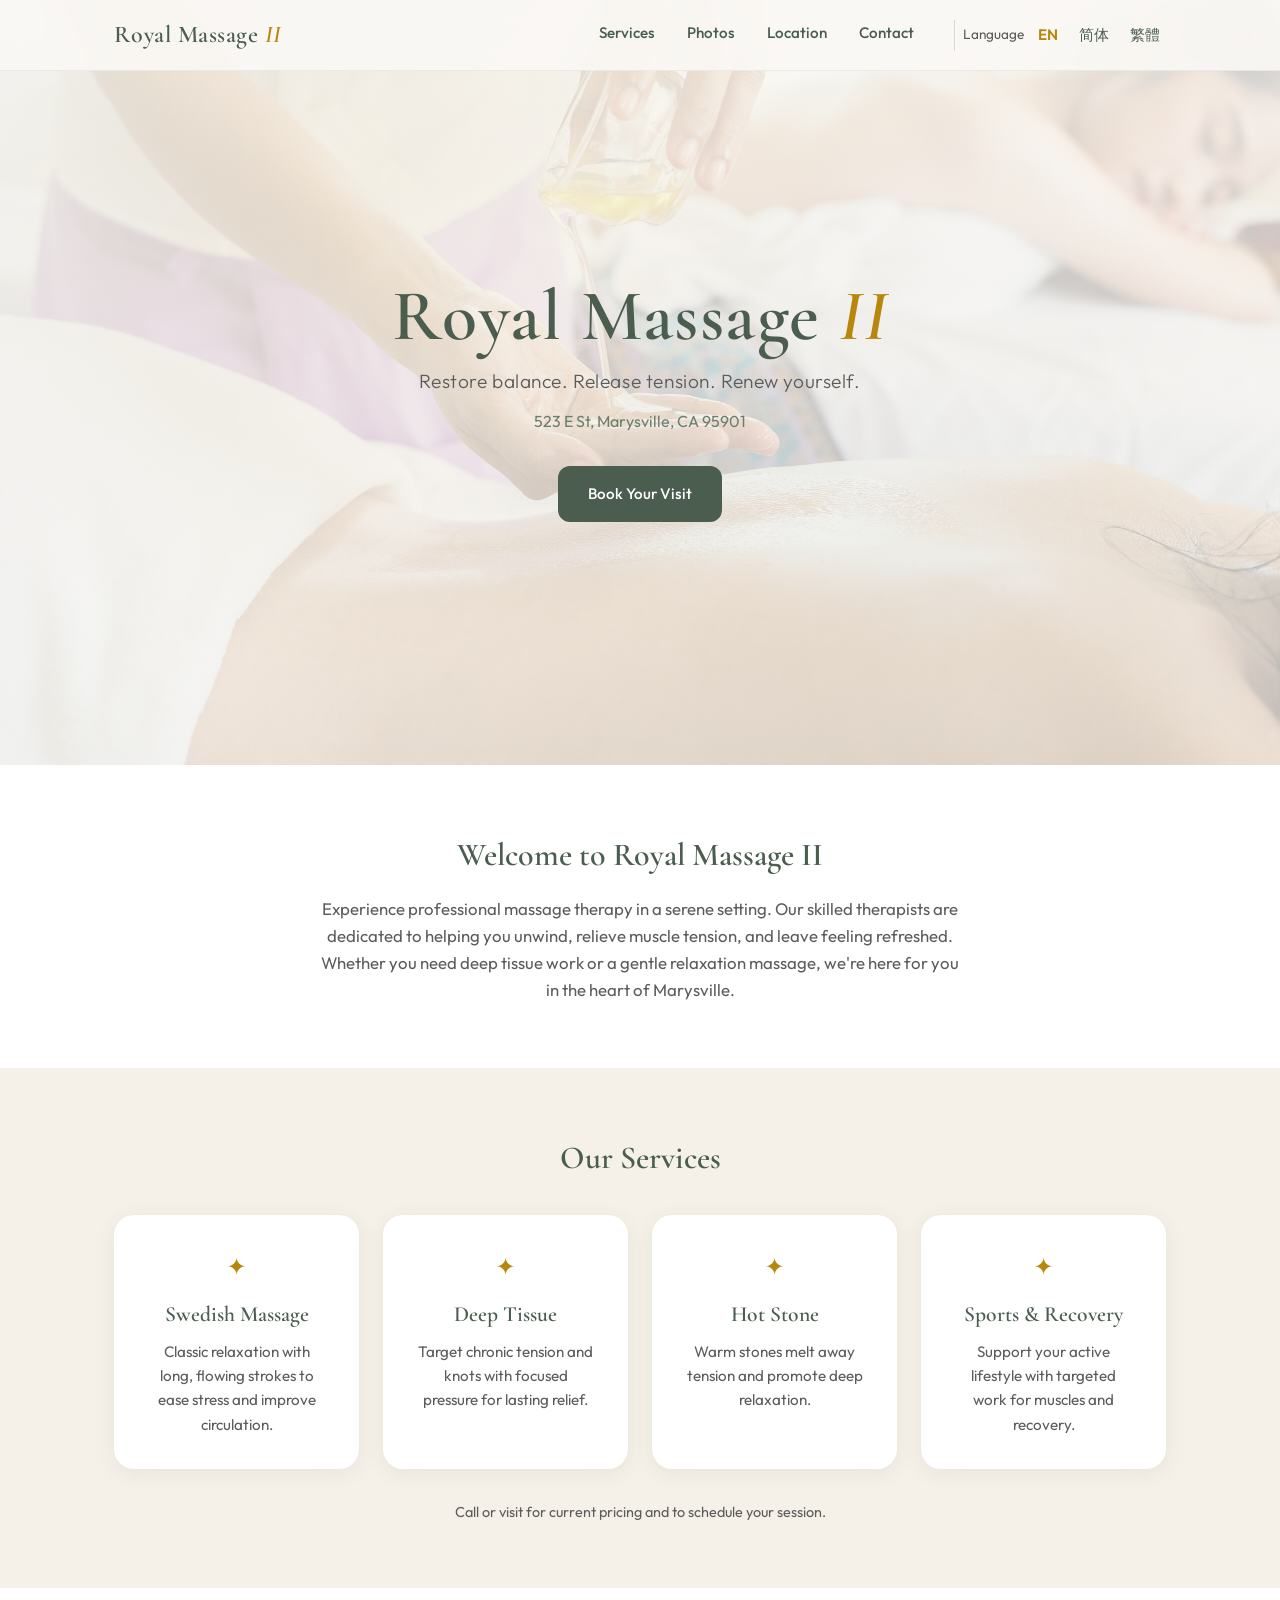
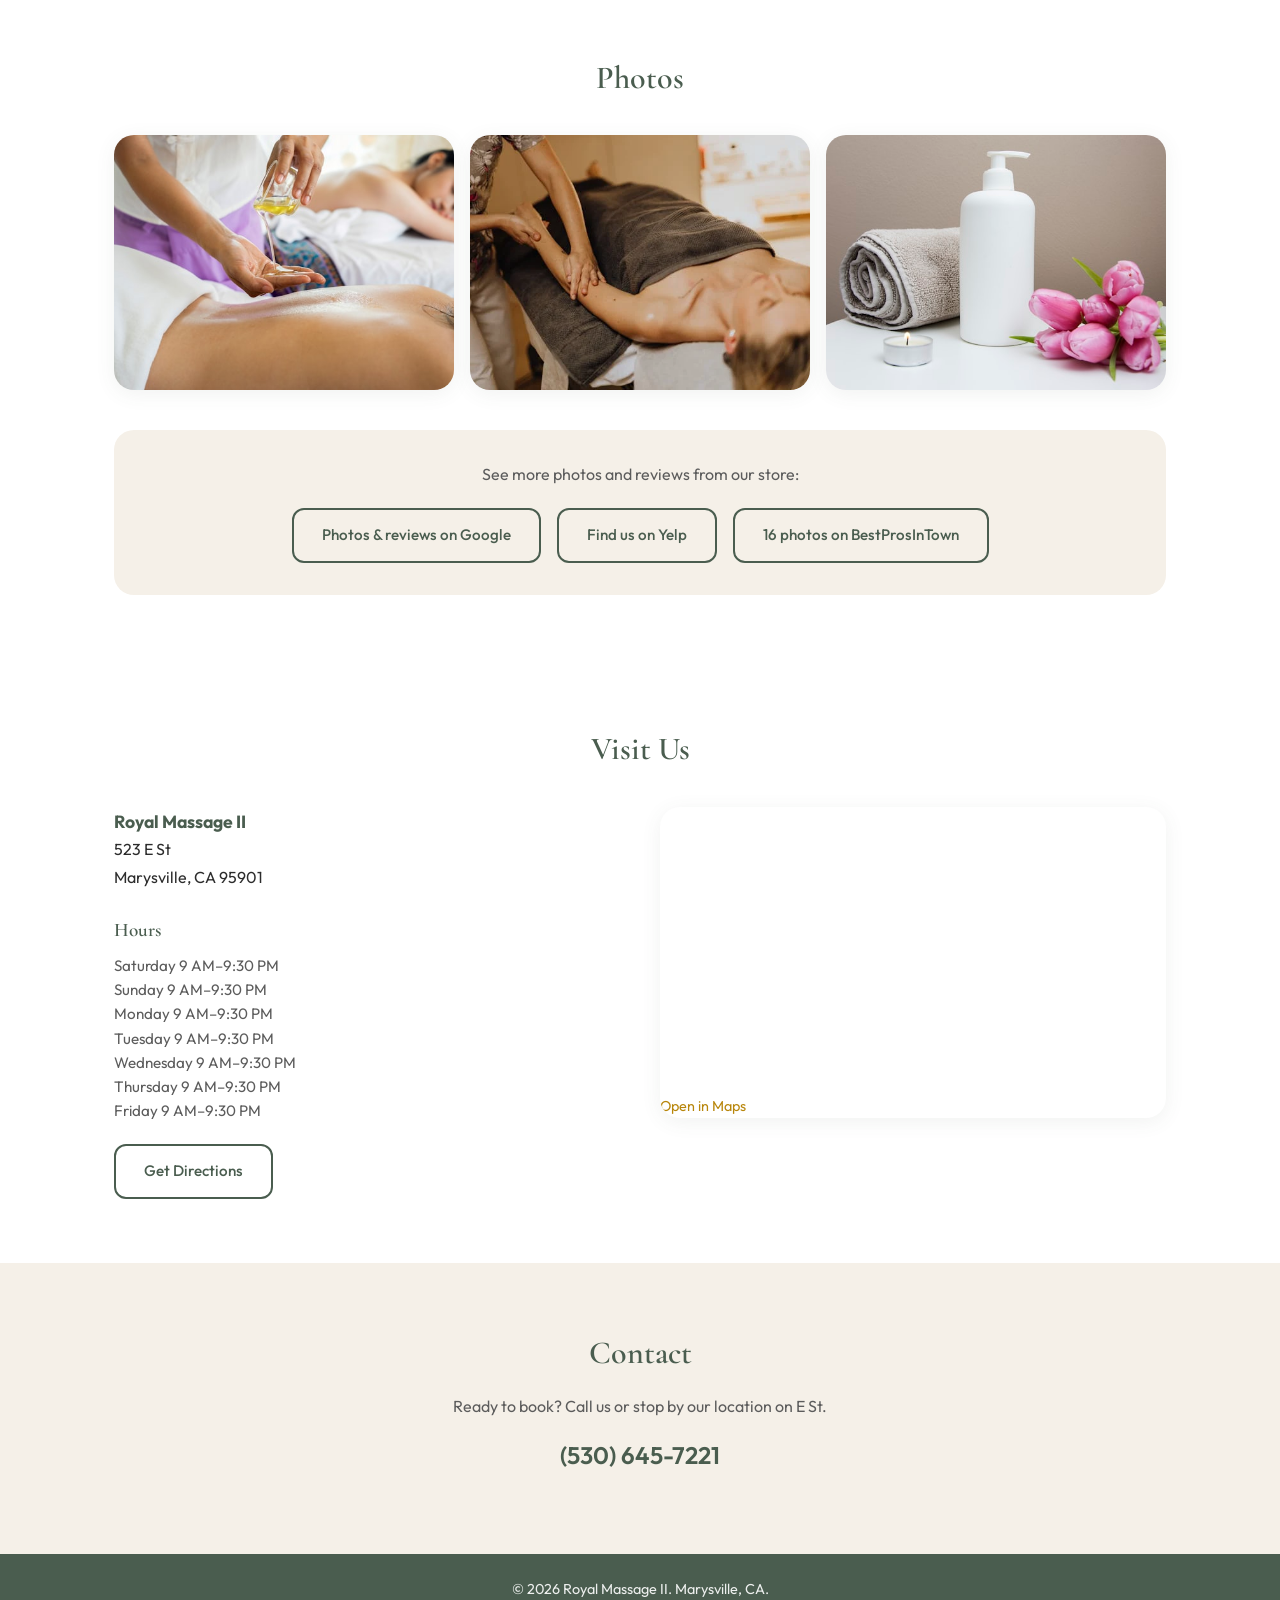
==== index.html @ e41c748b "Initial commit: Royal Massage II site for GitHub Pages Made-with: Cursor" ====
<!DOCTYPE html>
<html lang="en" id="html-lang">
<head>
  <meta charset="UTF-8" />
  <meta name="viewport" content="width=device-width, initial-scale=1.0" />
  <title>Royal Massage II | Marysville, CA</title>
  <meta name="description" content="Professional massage therapy in Marysville, CA. Swedish, deep tissue, hot stone &amp; sports massage at Royal Massage II, 523 E St. Book (530) 645-7221." />
  <meta name="keywords" content="massage Marysville CA, Royal Massage II, Swedish massage, deep tissue, hot stone massage, 523 E St, Yuba County" />
  <link rel="canonical" href="https://royal-massage-ii-marysville.com/" />
  <!-- Open Graph / Facebook -->
  <meta property="og:type" content="website" />
  <meta property="og:title" content="Royal Massage II | Marysville, CA" />
  <meta property="og:description" content="Professional massage therapy in Marysville, CA. Swedish, deep tissue, hot stone &amp; sports massage. Book (530) 645-7221." />
  <meta property="og:url" content="https://royal-massage-ii-marysville.com/" />
  <meta property="og:image" content="https://royal-massage-ii-marysville.com/images/hero.jpg" />
  <meta property="og:locale" content="en_US" />
  <!-- Twitter Card -->
  <meta name="twitter:card" content="summary_large_image" />
  <meta name="twitter:title" content="Royal Massage II | Marysville, CA" />
  <meta name="twitter:description" content="Professional massage therapy in Marysville, CA. Book (530) 645-7221." />
  <link rel="preconnect" href="https://fonts.googleapis.com" />
  <link rel="preconnect" href="https://fonts.gstatic.com" crossorigin />
  <link href="https://fonts.googleapis.com/css2?family=Cormorant+Garamond:ital,wght@0,400;0,600;1,400&family=Outfit:wght@300;400;500;600&display=swap" rel="stylesheet" />
  <link rel="stylesheet" href="styles.css" />
  <script type="application/ld+json">
  {
    "@context": "https://schema.org",
    "@type": "MassageTherapy",
    "name": "Royal Massage II",
    "description": "Professional massage therapy in Marysville, CA. Swedish, deep tissue, hot stone and sports massage.",
    "url": "https://royal-massage-ii-marysville.com/",
    "telephone": "+1-530-645-7221",
    "address": {
      "@type": "PostalAddress",
      "streetAddress": "523 E St",
      "addressLocality": "Marysville",
      "addressRegion": "CA",
      "postalCode": "95901"
    },
    "geo": {
      "@type": "GeoCoordinates",
      "latitude": 39.1409775,
      "longitude": -121.5904281
    },
    "openingHoursSpecification": [
      { "@type": "OpeningHoursSpecification", "dayOfWeek": ["Saturday", "Sunday", "Monday", "Tuesday", "Wednesday", "Thursday", "Friday"], "opens": "09:00", "closes": "21:30" }
    ],
    "priceRange": "$$",
    "image": ["https://royal-massage-ii-marysville.com/images/hero.jpg", "https://royal-massage-ii-marysville.com/images/gallery-1.jpg", "https://royal-massage-ii-marysville.com/images/gallery-2.jpg", "https://royal-massage-ii-marysville.com/images/gallery-3.jpg"],
    "sameAs": [
      "https://www.google.com/maps/place/Royal+Massage+Ⅱ/@39.1409816,-121.5952936,17z",
      "https://www.yelp.com/biz/royal-massage-ii-marysville",
      "https://www.bestprosintown.com/ca/marysville/royal-massage-/"
    ]
  }
  </script>
</head>
<body>
  <header class="header">
    <nav class="nav">
      <a href="#" class="logo">Royal Massage <span class="logo-accent">II</span></a>
      <ul class="nav-links">
        <li><a href="#services" data-i18n="nav.services">Services</a></li>
        <li><a href="#photos" data-i18n="nav.photos">Photos</a></li>
        <li><a href="#location" data-i18n="nav.location">Location</a></li>
        <li><a href="#contact" data-i18n="nav.contact">Contact</a></li>
        <li class="lang-switcher">
          <span class="lang-label" data-i18n="lang.label">Language</span>
          <a href="#" class="lang-opt active" data-lang="en">EN</a>
          <a href="#" class="lang-opt" data-lang="zh-Hans">简体</a>
          <a href="#" class="lang-opt" data-lang="zh-Hant">繁體</a>
        </li>
      </ul>
      <button class="nav-toggle" aria-label="Toggle menu">
        <span></span>
        <span></span>
        <span></span>
      </button>
    </nav>
  </header>

  <main>
    <section class="hero">
      <div class="hero-bg" style="background-image: linear-gradient(160deg, rgba(250,248,245,0.88) 0%, rgba(250,248,245,0.75) 100%), url('images/hero.jpg'); background-size: cover; background-position: center;"></div>
      <div class="hero-content">
        <h1>Royal Massage <span class="hero-accent">II</span></h1>
        <p class="hero-tagline" data-i18n="hero.tagline">Restore balance. Release tension. Renew yourself.</p>
        <p class="hero-address">523 E St, Marysville, CA 95901</p>
        <a href="#contact" class="btn btn-primary" data-i18n="hero.book">Book Your Visit</a>
      </div>
    </section>

    <section class="intro">
      <div class="container">
        <h2 data-i18n="intro.title">Welcome to Royal Massage II</h2>
        <p class="intro-text" data-i18n="intro.text">Experience professional massage therapy in a serene setting. Our skilled therapists are dedicated to helping you unwind, relieve muscle tension, and leave feeling refreshed. Whether you need deep tissue work or a gentle relaxation massage, we're here for you in the heart of Marysville.</p>
      </div>
    </section>

    <section id="services" class="services">
      <div class="container">
        <h2 data-i18n="services.title">Our Services</h2>
        <div class="services-grid">
          <article class="service-card">
            <div class="service-icon">✦</div>
            <h3 data-i18n="services.swedishName">Swedish Massage</h3>
            <p data-i18n="services.swedishDesc">Classic relaxation with long, flowing strokes to ease stress and improve circulation.</p>
          </article>
          <article class="service-card">
            <div class="service-icon">✦</div>
            <h3 data-i18n="services.deepName">Deep Tissue</h3>
            <p data-i18n="services.deepDesc">Target chronic tension and knots with focused pressure for lasting relief.</p>
          </article>
          <article class="service-card">
            <div class="service-icon">✦</div>
            <h3 data-i18n="services.hotStoneName">Hot Stone</h3>
            <p data-i18n="services.hotStoneDesc">Warm stones melt away tension and promote deep relaxation.</p>
          </article>
          <article class="service-card">
            <div class="service-icon">✦</div>
            <h3 data-i18n="services.sportsName">Sports & Recovery</h3>
            <p data-i18n="services.sportsDesc">Support your active lifestyle with targeted work for muscles and recovery.</p>
          </article>
        </div>
        <p class="services-note" data-i18n="services.note">Call or visit for current pricing and to schedule your session.</p>
      </div>
    </section>

    <section id="photos" class="photos">
      <div class="container">
        <h2 data-i18n="photos.title">Photos</h2>
        <div class="photos-grid">
          <div class="photo-item"><img src="images/gallery-1.jpg" alt="Relaxation massage at Royal Massage II, Marysville" loading="lazy" width="600" height="400" /></div>
          <div class="photo-item"><img src="images/gallery-2.jpg" alt="Professional massage therapy session, Marysville CA" loading="lazy" width="600" height="400" /></div>
          <div class="photo-item"><img src="images/gallery-3.jpg" alt="Spa and wellness interior at Royal Massage II" loading="lazy" width="600" height="400" /></div>
        </div>
        <div class="photos-from-reviews">
          <p data-i18n="photos.seeMore">See more photos and reviews from our store:</p>
          <div class="photos-links">
            <a href="https://www.google.com/maps/place/Royal+Massage+Ⅱ/@39.1409816,-121.5952936,17z/data=!3m1!4b1!4m6!3m5!1s0x809b53af52debb77:0x4c30c3e8e95d153e!8m2!3d39.1409775!4d-121.5904281!16s%2Fg%2F11fvsm4vqm?entry=ttu" target="_blank" rel="noopener noreferrer" class="btn btn-outline" data-i18n="photos.google">Photos &amp; reviews on Google</a>
            <a href="https://www.yelp.com/biz/royal-massage-ii-marysville?osq=Royal+Massage+II" target="_blank" rel="noopener noreferrer" class="btn btn-outline" data-i18n="photos.yelp">Find us on Yelp</a>
            <a href="https://www.bestprosintown.com/ca/marysville/royal-massage-/photos/" target="_blank" rel="noopener noreferrer" class="btn btn-outline" data-i18n="photos.bestpros">16 photos on BestProsInTown</a>
          </div>
        </div>
      </div>
    </section>

    <section id="location" class="location">
      <div class="container">
        <h2 data-i18n="location.title">Visit Us</h2>
        <div class="location-content">
          <div class="location-info">
            <address>
              <strong>Royal Massage II</strong><br />
              523 E St<br />
              Marysville, CA 95901
            </address>
            <div class="hours">
              <h3 data-i18n="location.hoursTitle">Hours</h3>
              <p data-i18n-html="location.hours">
                Saturday 9 AM–9:30 PM<br />
                Sunday 9 AM–9:30 PM<br />
                Monday 9 AM–9:30 PM<br />
                Tuesday 9 AM–9:30 PM<br />
                Wednesday 9 AM–9:30 PM<br />
                Thursday 9 AM–9:30 PM<br />
                Friday 9 AM–9:30 PM
              </p>
            </div>
            <a href="https://www.google.com/maps/place/Royal+Massage+Ⅱ/@39.1409816,-121.5952936,17z/data=!3m1!4b1!4m6!3m5!1s0x809b53af52debb77:0x4c30c3e8e95d153e!8m2!3d39.1409775!4d-121.5904281!16s%2Fg%2F11fvsm4vqm?entry=ttu" target="_blank" rel="noopener noreferrer" class="btn btn-outline" data-i18n="location.directions">Get Directions</a>
          </div>
          <div class="map-embed">
            <iframe
              src="https://www.google.com/maps?q=523+E+St,Marysville,CA+95901&output=embed"
              width="100%"
              height="280"
              style="border:0;"
              allowfullscreen=""
              loading="lazy"
              referrerpolicy="no-referrer-when-downgrade"
              title="Royal Massage II location"
            ></iframe>
            <p class="map-fallback"><a href="https://www.google.com/maps/place/Royal+Massage+Ⅱ/@39.1409816,-121.5952936,17z/data=!3m1!4b1!4m6!3m5!1s0x809b53af52debb77:0x4c30c3e8e95d153e!8m2!3d39.1409775!4d-121.5904281!16s%2Fg%2F11fvsm4vqm?entry=ttu" target="_blank" rel="noopener noreferrer" data-i18n="location.openMap">Open in Maps</a></p>
          </div>
        </div>
      </div>
    </section>

    <section id="contact" class="contact">
      <div class="container">
        <h2 data-i18n="contact.title">Contact</h2>
        <div class="contact-content">
          <p data-i18n="contact.text">Ready to book? Call us or stop by our location on E St.</p>
          <a href="tel:+15306457221" class="contact-phone">(530) 645-7221</a>
        </div>
      </div>
    </section>
  </main>

  <footer class="footer">
    <div class="container">
      <p>© <span id="year"></span> <span data-i18n="footer">Royal Massage II. Marysville, CA.</span></p>
    </div>
  </footer>

  <script src="translations.js"></script>
  <script>
    (function() {
      var LANG_KEY = 'royal-massage-lang';
      var langMap = { en: 'en', 'zh-Hans': 'zh-Hans', 'zh-Hant': 'zh-Hant' };

      function get(obj, path) {
        return path.split('.').reduce(function(o, k) { return o && o[k]; }, obj);
      }

      function applyLang(lang) {
        var t = translations[lang];
        if (!t) return;
        document.documentElement.lang = lang === 'zh-Hans' ? 'zh-Hans' : lang === 'zh-Hant' ? 'zh-Hant' : 'en';
        document.querySelectorAll('[data-i18n]').forEach(function(el) {
          var val = get(t, el.getAttribute('data-i18n'));
          if (val != null) el.textContent = val;
        });
        document.querySelectorAll('[data-i18n-html]').forEach(function(el) {
          var val = get(t, el.getAttribute('data-i18n-html'));
          if (val != null) el.innerHTML = val;
        });
        document.querySelectorAll('.lang-opt').forEach(function(a) {
          a.classList.toggle('active', a.getAttribute('data-lang') === lang);
        });
      }

      function setLang(lang) {
        if (!translations[lang]) return;
        try { localStorage.setItem(LANG_KEY, lang); } catch (e) {}
        applyLang(lang);
      }

      document.getElementById('year').textContent = new Date().getFullYear();

      var saved = '';
      try { saved = localStorage.getItem(LANG_KEY); } catch (e) {}
      if (saved && translations[saved]) applyLang(saved);
      else applyLang('en');

      document.querySelectorAll('.lang-opt').forEach(function(a) {
        a.addEventListener('click', function(e) {
          e.preventDefault();
          setLang(a.getAttribute('data-lang'));
        });
      });

      document.querySelector('.nav-toggle').addEventListener('click', function() {
        document.querySelector('.nav-links').classList.toggle('open');
        this.classList.toggle('open');
      });
      document.querySelectorAll('.nav-links a[href^="#"]').forEach(function(link) {
        link.addEventListener('click', function() {
          document.querySelector('.nav-links').classList.remove('open');
          document.querySelector('.nav-toggle').classList.remove('open');
        });
      });
    })();
  </script>
</body>
</html>
---- styles.css ----
/* Royal Massage II — Calming spa aesthetic */

:root {
  --color-bg: #faf8f5;
  --color-bg-warm: #f5f0e8;
  --color-sage: #4a5d4f;
  --color-sage-light: #6b7f6e;
  --color-gold: #b8860b;
  --color-gold-soft: #d4a84b;
  --color-text: #2c2c2c;
  --color-text-muted: #5c5c5c;
  --font-display: 'Cormorant Garamond', Georgia, serif;
  --font-body: 'Outfit', system-ui, sans-serif;
  --shadow-soft: 0 4px 20px rgba(74, 93, 79, 0.08);
  --shadow-card: 0 8px 32px rgba(74, 93, 79, 0.12);
  --radius: 12px;
  --radius-lg: 20px;
}

*,
*::before,
*::after {
  box-sizing: border-box;
}

html {
  scroll-behavior: smooth;
}

body {
  margin: 0;
  font-family: var(--font-body);
  font-weight: 400;
  color: var(--color-text);
  background: var(--color-bg);
  line-height: 1.6;
}

.container {
  width: 100%;
  max-width: 1100px;
  margin: 0 auto;
  padding: 0 1.5rem;
}

/* Header */
.header {
  position: fixed;
  top: 0;
  left: 0;
  right: 0;
  z-index: 100;
  background: rgba(250, 248, 245, 0.92);
  backdrop-filter: blur(12px);
  border-bottom: 1px solid rgba(74, 93, 79, 0.08);
}

.nav {
  max-width: 1100px;
  margin: 0 auto;
  padding: 1rem 1.5rem;
  display: flex;
  align-items: center;
  justify-content: space-between;
}

.logo {
  font-family: var(--font-display);
  font-size: 1.5rem;
  font-weight: 600;
  color: var(--color-sage);
  text-decoration: none;
  letter-spacing: 0.02em;
}

.logo-accent {
  color: var(--color-gold);
  font-style: italic;
}

.nav-links {
  display: flex;
  list-style: none;
  margin: 0;
  padding: 0;
  gap: 2rem;
}

.nav-links a {
  color: var(--color-sage);
  text-decoration: none;
  font-weight: 500;
  font-size: 0.95rem;
  transition: color 0.2s ease;
}

.nav-links a:hover {
  color: var(--color-gold);
}

.lang-switcher {
  display: flex;
  align-items: center;
  gap: 0.5rem;
  padding-left: 0.5rem;
  margin-left: 0.5rem;
  border-left: 1px solid rgba(74, 93, 79, 0.2);
}

.lang-label {
  font-size: 0.85rem;
  color: var(--color-text-muted);
  font-weight: 400;
}

.lang-opt {
  font-size: 0.85rem;
  color: var(--color-sage-light);
  text-decoration: none;
  padding: 0.2rem 0.4rem;
  border-radius: 4px;
  transition: color 0.2s ease, background 0.2s ease;
}

.lang-opt:hover {
  color: var(--color-sage);
}

.lang-opt.active {
  color: var(--color-gold);
  font-weight: 600;
}

.nav-toggle {
  display: none;
  flex-direction: column;
  gap: 5px;
  background: none;
  border: none;
  cursor: pointer;
  padding: 0.5rem;
}

.nav-toggle span {
  width: 24px;
  height: 2px;
  background: var(--color-sage);
  transition: transform 0.3s ease, opacity 0.3s ease;
}

/* Hero */
.hero {
  position: relative;
  min-height: 85vh;
  display: flex;
  align-items: center;
  justify-content: center;
  text-align: center;
  padding: 6rem 1.5rem 4rem;
  overflow: hidden;
}

.hero-bg {
  position: absolute;
  inset: 0;
  background: linear-gradient(160deg, var(--color-bg-warm) 0%, rgba(74, 93, 79, 0.06) 50%, var(--color-bg) 100%);
}

.hero-bg::before {
  content: '';
  position: absolute;
  inset: 0;
  background-image: radial-gradient(circle at 30% 20%, rgba(184, 134, 11, 0.06) 0%, transparent 50%),
                    radial-gradient(circle at 70% 80%, rgba(74, 93, 79, 0.05) 0%, transparent 45%);
  pointer-events: none;
}

.hero-content {
  position: relative;
  z-index: 1;
}

.hero h1 {
  font-family: var(--font-display);
  font-size: clamp(2.5rem, 8vw, 4.5rem);
  font-weight: 600;
  color: var(--color-sage);
  margin: 0 0 0.5rem;
  letter-spacing: 0.02em;
  line-height: 1.15;
}

.hero-accent {
  color: var(--color-gold);
  font-style: italic;
}

.hero-tagline {
  font-size: 1.2rem;
  color: var(--color-text-muted);
  font-weight: 300;
  margin: 0 0 0.75rem;
  letter-spacing: 0.03em;
}

.hero-address {
  font-size: 1rem;
  color: var(--color-sage-light);
  margin: 0 0 2rem;
}

.btn {
  display: inline-block;
  padding: 0.85rem 1.75rem;
  font-family: var(--font-body);
  font-size: 0.95rem;
  font-weight: 500;
  text-decoration: none;
  border-radius: var(--radius);
  transition: background 0.2s ease, color 0.2s ease, transform 0.2s ease;
  cursor: pointer;
  border: 2px solid transparent;
}

.btn-primary {
  background: var(--color-sage);
  color: #fff;
}

.btn-primary:hover {
  background: var(--color-sage-light);
  transform: translateY(-1px);
}

.btn-outline {
  color: var(--color-sage);
  border-color: var(--color-sage);
  background: transparent;
}

.btn-outline:hover {
  background: var(--color-sage);
  color: #fff;
  transform: translateY(-1px);
}

/* Intro */
.intro {
  padding: 4rem 0;
  background: #fff;
}

.intro h2 {
  font-family: var(--font-display);
  font-size: 2rem;
  font-weight: 600;
  color: var(--color-sage);
  margin: 0 0 1rem;
  text-align: center;
}

.intro-text {
  max-width: 640px;
  margin: 0 auto;
  text-align: center;
  color: var(--color-text-muted);
  font-size: 1.05rem;
}

/* Services */
.services {
  padding: 4rem 0;
  background: var(--color-bg-warm);
}

.services h2 {
  font-family: var(--font-display);
  font-size: 2rem;
  font-weight: 600;
  color: var(--color-sage);
  margin: 0 0 2rem;
  text-align: center;
}

.services-grid {
  display: grid;
  grid-template-columns: repeat(auto-fit, minmax(240px, 1fr));
  gap: 1.5rem;
  margin-bottom: 2rem;
}

.service-card {
  background: #fff;
  padding: 2rem;
  border-radius: var(--radius-lg);
  box-shadow: var(--shadow-soft);
  transition: box-shadow 0.3s ease, transform 0.3s ease;
  text-align: center;
}

.service-card:hover {
  box-shadow: var(--shadow-card);
  transform: translateY(-4px);
}

.service-icon {
  font-size: 1.5rem;
  color: var(--color-gold);
  margin-bottom: 0.75rem;
}

.service-card h3 {
  font-family: var(--font-display);
  font-size: 1.35rem;
  font-weight: 600;
  color: var(--color-sage);
  margin: 0 0 0.5rem;
}

.service-card p {
  margin: 0;
  color: var(--color-text-muted);
  font-size: 0.95rem;
}

.services-note {
  text-align: center;
  color: var(--color-text-muted);
  font-size: 0.9rem;
  margin: 0;
}

/* Photos */
.photos {
  padding: 4rem 0;
  background: #fff;
}

.photos h2 {
  font-family: var(--font-display);
  font-size: 2rem;
  font-weight: 600;
  color: var(--color-sage);
  margin: 0 0 2rem;
  text-align: center;
}

.photos-grid {
  display: grid;
  grid-template-columns: repeat(auto-fit, minmax(260px, 1fr));
  gap: 1rem;
  margin-bottom: 2.5rem;
}

.photo-item {
  border-radius: var(--radius-lg);
  overflow: hidden;
  box-shadow: var(--shadow-soft);
  aspect-ratio: 4/3;
}

.photo-item img {
  width: 100%;
  height: 100%;
  object-fit: cover;
  display: block;
  transition: transform 0.4s ease;
}

.photo-item:hover img {
  transform: scale(1.05);
}

.photos-from-reviews {
  text-align: center;
  padding: 2rem;
  background: var(--color-bg-warm);
  border-radius: var(--radius-lg);
}

.photos-from-reviews p {
  margin: 0 0 1.25rem;
  color: var(--color-text-muted);
  font-size: 1rem;
}

.photos-links {
  display: flex;
  flex-wrap: wrap;
  gap: 1rem;
  justify-content: center;
}

.photos-links .btn {
  margin: 0;
}

/* Location */
.location {
  padding: 4rem 0;
  background: #fff;
}

.location h2 {
  font-family: var(--font-display);
  font-size: 2rem;
  font-weight: 600;
  color: var(--color-sage);
  margin: 0 0 2rem;
  text-align: center;
}

.location-content {
  display: grid;
  grid-template-columns: 1fr 1fr;
  gap: 2.5rem;
  align-items: start;
}

.location-info address {
  font-style: normal;
  color: var(--color-text);
  margin-bottom: 1.5rem;
  line-height: 1.7;
}

.location-info address strong {
  color: var(--color-sage);
  font-size: 1.1rem;
}

.hours h3 {
  font-family: var(--font-display);
  font-size: 1.2rem;
  font-weight: 600;
  color: var(--color-sage);
  margin: 0 0 0.5rem;
}

.hours p {
  margin: 0 0 1.25rem;
  color: var(--color-text-muted);
  font-size: 0.95rem;
}

.map-embed {
  border-radius: var(--radius-lg);
  overflow: hidden;
  box-shadow: var(--shadow-soft);
}

.map-embed iframe {
  display: block;
  width: 100%;
  min-height: 280px;
}

.map-fallback {
  margin: 0.5rem 0 0;
  font-size: 0.9rem;
}

.map-fallback a {
  color: var(--color-gold);
  text-decoration: none;
}

.map-fallback a:hover {
  text-decoration: underline;
}

/* Contact */
.contact {
  padding: 4rem 0;
  background: var(--color-bg-warm);
}

.contact h2 {
  font-family: var(--font-display);
  font-size: 2rem;
  font-weight: 600;
  color: var(--color-sage);
  margin: 0 0 1rem;
  text-align: center;
}

.contact-content {
  text-align: center;
  max-width: 480px;
  margin: 0 auto;
}

.contact-content p {
  color: var(--color-text-muted);
  margin: 0 0 0.5rem;
}

.contact-phone {
  display: inline-block;
  font-size: 1.5rem;
  font-weight: 600;
  color: var(--color-sage);
  text-decoration: none;
  margin: 0.5rem 0 1rem;
  transition: color 0.2s ease;
}

.contact-phone:hover {
  color: var(--color-gold);
}

.contact-note {
  font-size: 0.85rem;
  color: var(--color-text-muted);
  opacity: 0.85;
}

/* Footer */
.footer {
  padding: 1.5rem;
  background: var(--color-sage);
  color: rgba(255, 255, 255, 0.9);
  text-align: center;
  font-size: 0.9rem;
}

.footer p {
  margin: 0;
}

/* Mobile */
@media (max-width: 768px) {
  .nav-toggle {
    display: flex;
  }

  .nav-links {
    position: fixed;
    top: 57px;
    right: 0;
    background: rgba(250, 248, 245, 0.98);
    backdrop-filter: blur(12px);
    flex-direction: column;
    padding: 1.5rem;
    gap: 1rem;
    min-width: 200px;
    border-left: 1px solid rgba(74, 93, 79, 0.1);
    transform: translateX(100%);
    transition: transform 0.3s ease;
  }

  .nav-links.open {
    transform: translateX(0);
  }

  .nav-toggle.open span:nth-child(1) {
    transform: rotate(45deg) translate(5px, 5px);
  }

  .nav-toggle.open span:nth-child(2) {
    opacity: 0;
  }

  .nav-toggle.open span:nth-child(3) {
    transform: rotate(-45deg) translate(5px, -5px);
  }

  .location-content {
    grid-template-columns: 1fr;
  }

  .map-embed {
    order: -1;
  }

  .hero {
    min-height: 80vh;
    padding-top: 5rem;
  }

  .photos-grid {
    grid-template-columns: 1fr;
  }

  .photos-links {
    flex-direction: column;
  }

  .photos-links .btn {
    width: 100%;
    text-align: center;
  }

  .lang-switcher {
    border-left: none;
    margin-left: 0;
    padding-left: 0;
    margin-top: 0.5rem;
    padding-top: 0.75rem;
    border-top: 1px solid rgba(74, 93, 79, 0.15);
  }
}
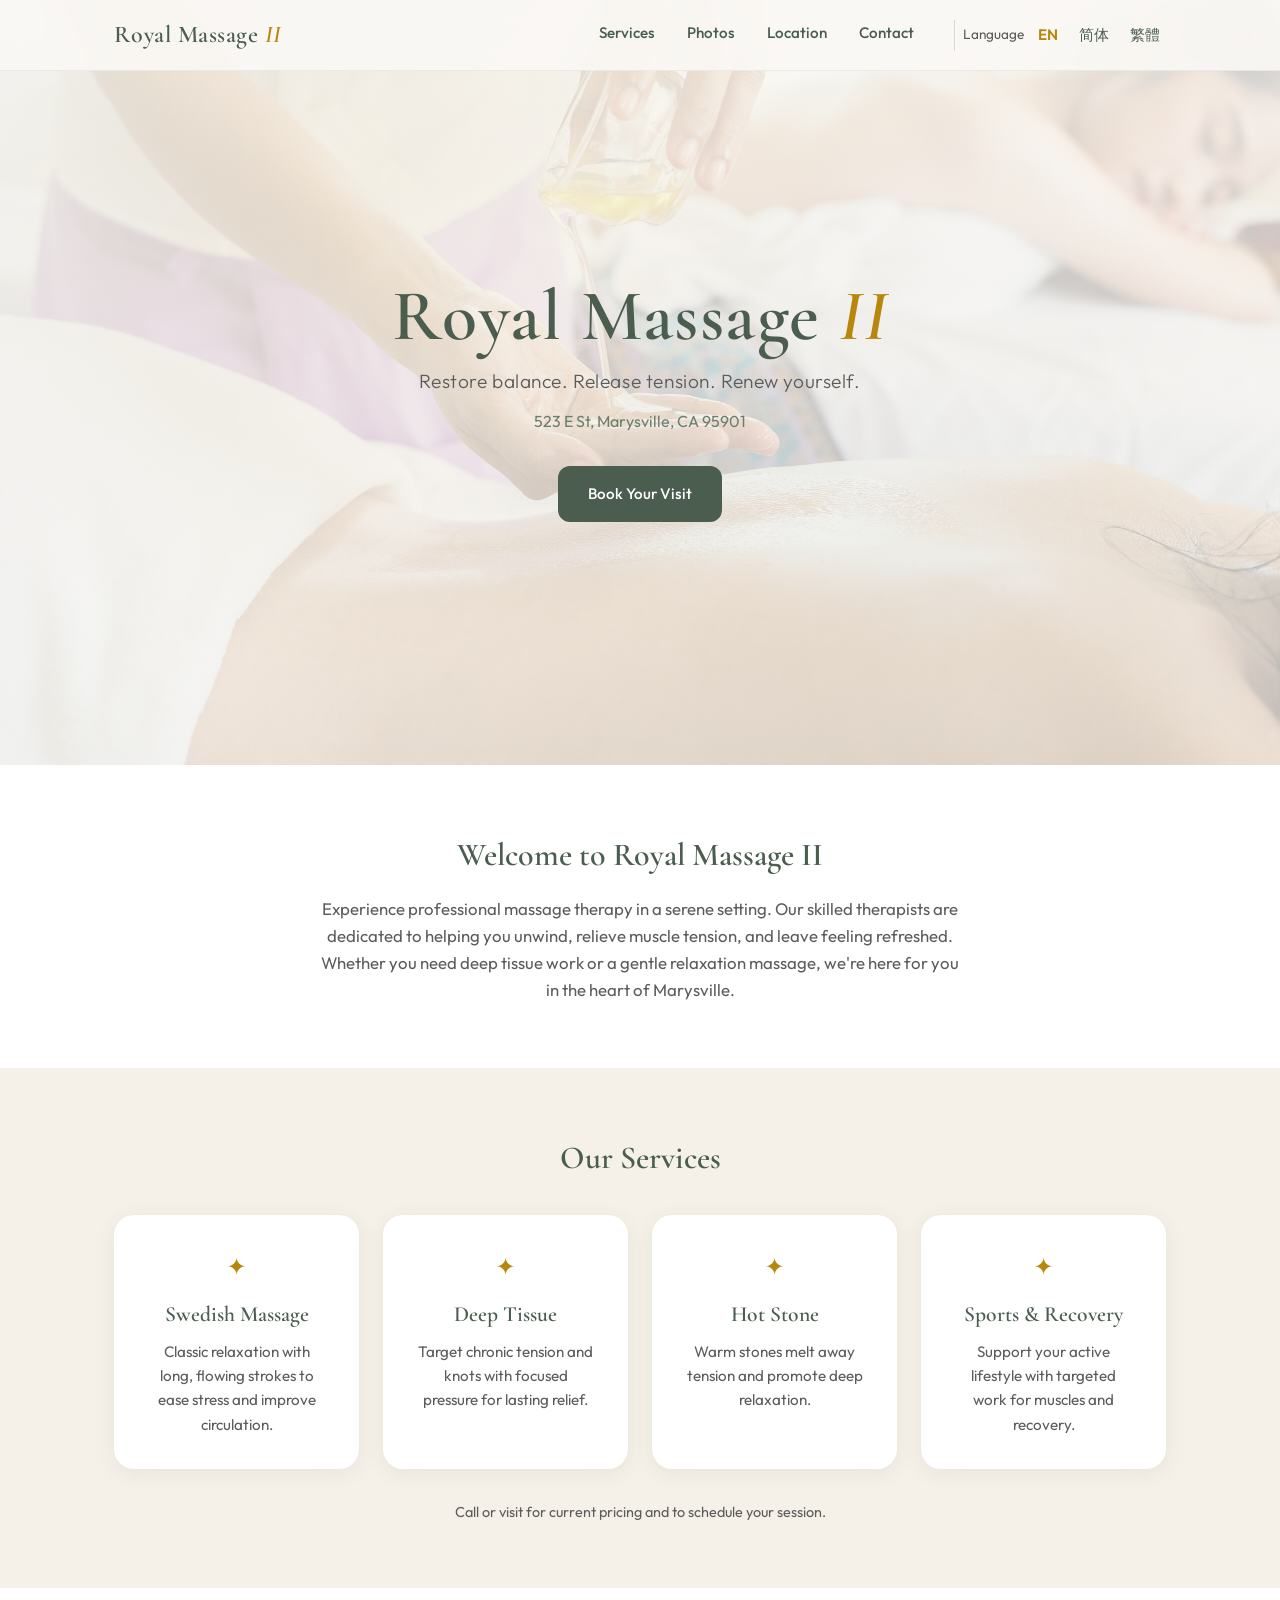
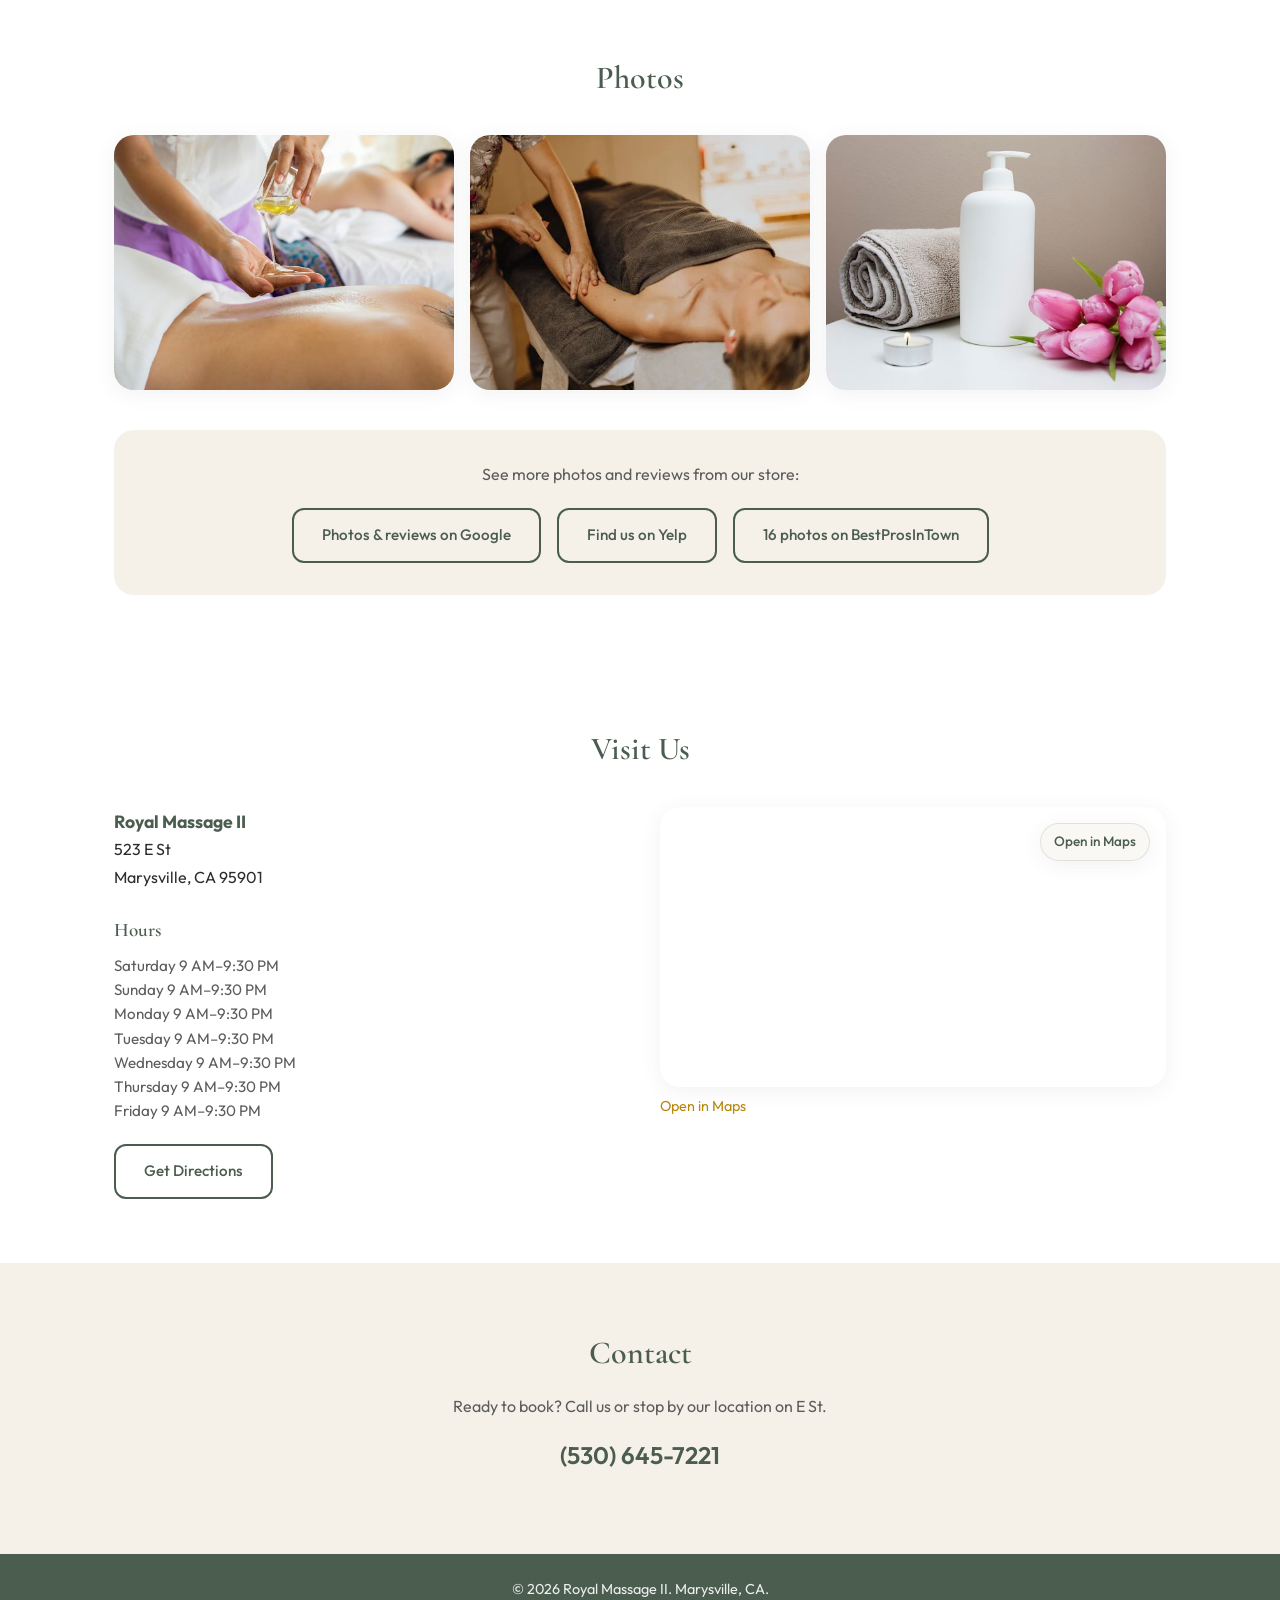
==== commit c6f426c0: "Improve map click-through behavior. Make the embedded map open the Google Maps listing directly whil" ====
--- a/index.html
+++ b/index.html
@@ -6,13 +6,13 @@
   <title>Royal Massage II | Marysville, CA</title>
   <meta name="description" content="Professional massage therapy in Marysville, CA. Swedish, deep tissue, hot stone &amp; sports massage at Royal Massage II, 523 E St. Book (530) 645-7221." />
   <meta name="keywords" content="massage Marysville CA, Royal Massage II, Swedish massage, deep tissue, hot stone massage, 523 E St, Yuba County" />
-  <link rel="canonical" href="https://royal-massage-ii-marysville.com/" />
+  <link rel="canonical" href="https://royalmassageii.com/" />
   <!-- Open Graph / Facebook -->
   <meta property="og:type" content="website" />
   <meta property="og:title" content="Royal Massage II | Marysville, CA" />
   <meta property="og:description" content="Professional massage therapy in Marysville, CA. Swedish, deep tissue, hot stone &amp; sports massage. Book (530) 645-7221." />
-  <meta property="og:url" content="https://royal-massage-ii-marysville.com/" />
-  <meta property="og:image" content="https://royal-massage-ii-marysville.com/images/hero.jpg" />
+  <meta property="og:url" content="https://royalmassageii.com/" />
+  <meta property="og:image" content="https://royalmassageii.com/images/hero.jpg" />
   <meta property="og:locale" content="en_US" />
   <!-- Twitter Card -->
   <meta name="twitter:card" content="summary_large_image" />
@@ -28,7 +28,7 @@
     "@type": "MassageTherapy",
     "name": "Royal Massage II",
     "description": "Professional massage therapy in Marysville, CA. Swedish, deep tissue, hot stone and sports massage.",
-    "url": "https://royal-massage-ii-marysville.com/",
+    "url": "https://royalmassageii.com/",
     "telephone": "+1-530-645-7221",
     "address": {
       "@type": "PostalAddress",
@@ -46,7 +46,7 @@
       { "@type": "OpeningHoursSpecification", "dayOfWeek": ["Saturday", "Sunday", "Monday", "Tuesday", "Wednesday", "Thursday", "Friday"], "opens": "09:00", "closes": "21:30" }
     ],
     "priceRange": "$$",
-    "image": ["https://royal-massage-ii-marysville.com/images/hero.jpg", "https://royal-massage-ii-marysville.com/images/gallery-1.jpg", "https://royal-massage-ii-marysville.com/images/gallery-2.jpg", "https://royal-massage-ii-marysville.com/images/gallery-3.jpg"],
+    "image": ["https://royalmassageii.com/images/hero.jpg", "https://royalmassageii.com/images/gallery-1.jpg", "https://royalmassageii.com/images/gallery-2.jpg", "https://royalmassageii.com/images/gallery-3.jpg"],
     "sameAs": [
       "https://www.google.com/maps/place/Royal+Massage+Ⅱ/@39.1409816,-121.5952936,17z",
       "https://www.yelp.com/biz/royal-massage-ii-marysville",
@@ -170,6 +170,15 @@
             <a href="https://www.google.com/maps/place/Royal+Massage+Ⅱ/@39.1409816,-121.5952936,17z/data=!3m1!4b1!4m6!3m5!1s0x809b53af52debb77:0x4c30c3e8e95d153e!8m2!3d39.1409775!4d-121.5904281!16s%2Fg%2F11fvsm4vqm?entry=ttu" target="_blank" rel="noopener noreferrer" class="btn btn-outline" data-i18n="location.directions">Get Directions</a>
           </div>
           <div class="map-embed">
+            <a
+              href="https://www.google.com/maps/place/Royal+Massage+Ⅱ/@39.1409816,-121.5952936,17z/data=!3m1!4b1!4m6!3m5!1s0x809b53af52debb77:0x4c30c3e8e95d153e!8m2!3d39.1409775!4d-121.5904281!16s%2Fg%2F11fvsm4vqm?entry=ttu"
+              target="_blank"
+              rel="noopener noreferrer"
+              class="map-overlay-link"
+              aria-label="Open Royal Massage II in Google Maps"
+            >
+              <span class="map-overlay-text" data-i18n="location.openMap">Open in Maps</span>
+            </a>
             <iframe
               src="https://www.google.com/maps?q=523+E+St,Marysville,CA+95901&output=embed"
               width="100%"
--- a/styles.css
+++ b/styles.css
@@ -444,8 +444,31 @@
 }
 
 .map-embed {
-  border-radius: var(--radius-lg);
-  overflow: hidden;
+  position: relative;
+}
+
+.map-overlay-link {
+  position: absolute;
+  top: 0;
+  left: 0;
+  right: 0;
+  height: 280px;
+  z-index: 2;
+  display: flex;
+  align-items: flex-start;
+  justify-content: flex-end;
+  padding: 1rem;
+  text-decoration: none;
+}
+
+.map-overlay-text {
+  background: rgba(250, 248, 245, 0.94);
+  color: var(--color-sage);
+  border: 1px solid rgba(74, 93, 79, 0.15);
+  border-radius: 999px;
+  padding: 0.45rem 0.8rem;
+  font-size: 0.85rem;
+  font-weight: 500;
   box-shadow: var(--shadow-soft);
 }
 
@@ -453,6 +476,9 @@
   display: block;
   width: 100%;
   min-height: 280px;
+  border-radius: var(--radius-lg);
+  box-shadow: var(--shadow-soft);
+  pointer-events: none;
 }
 
 .map-fallback {
